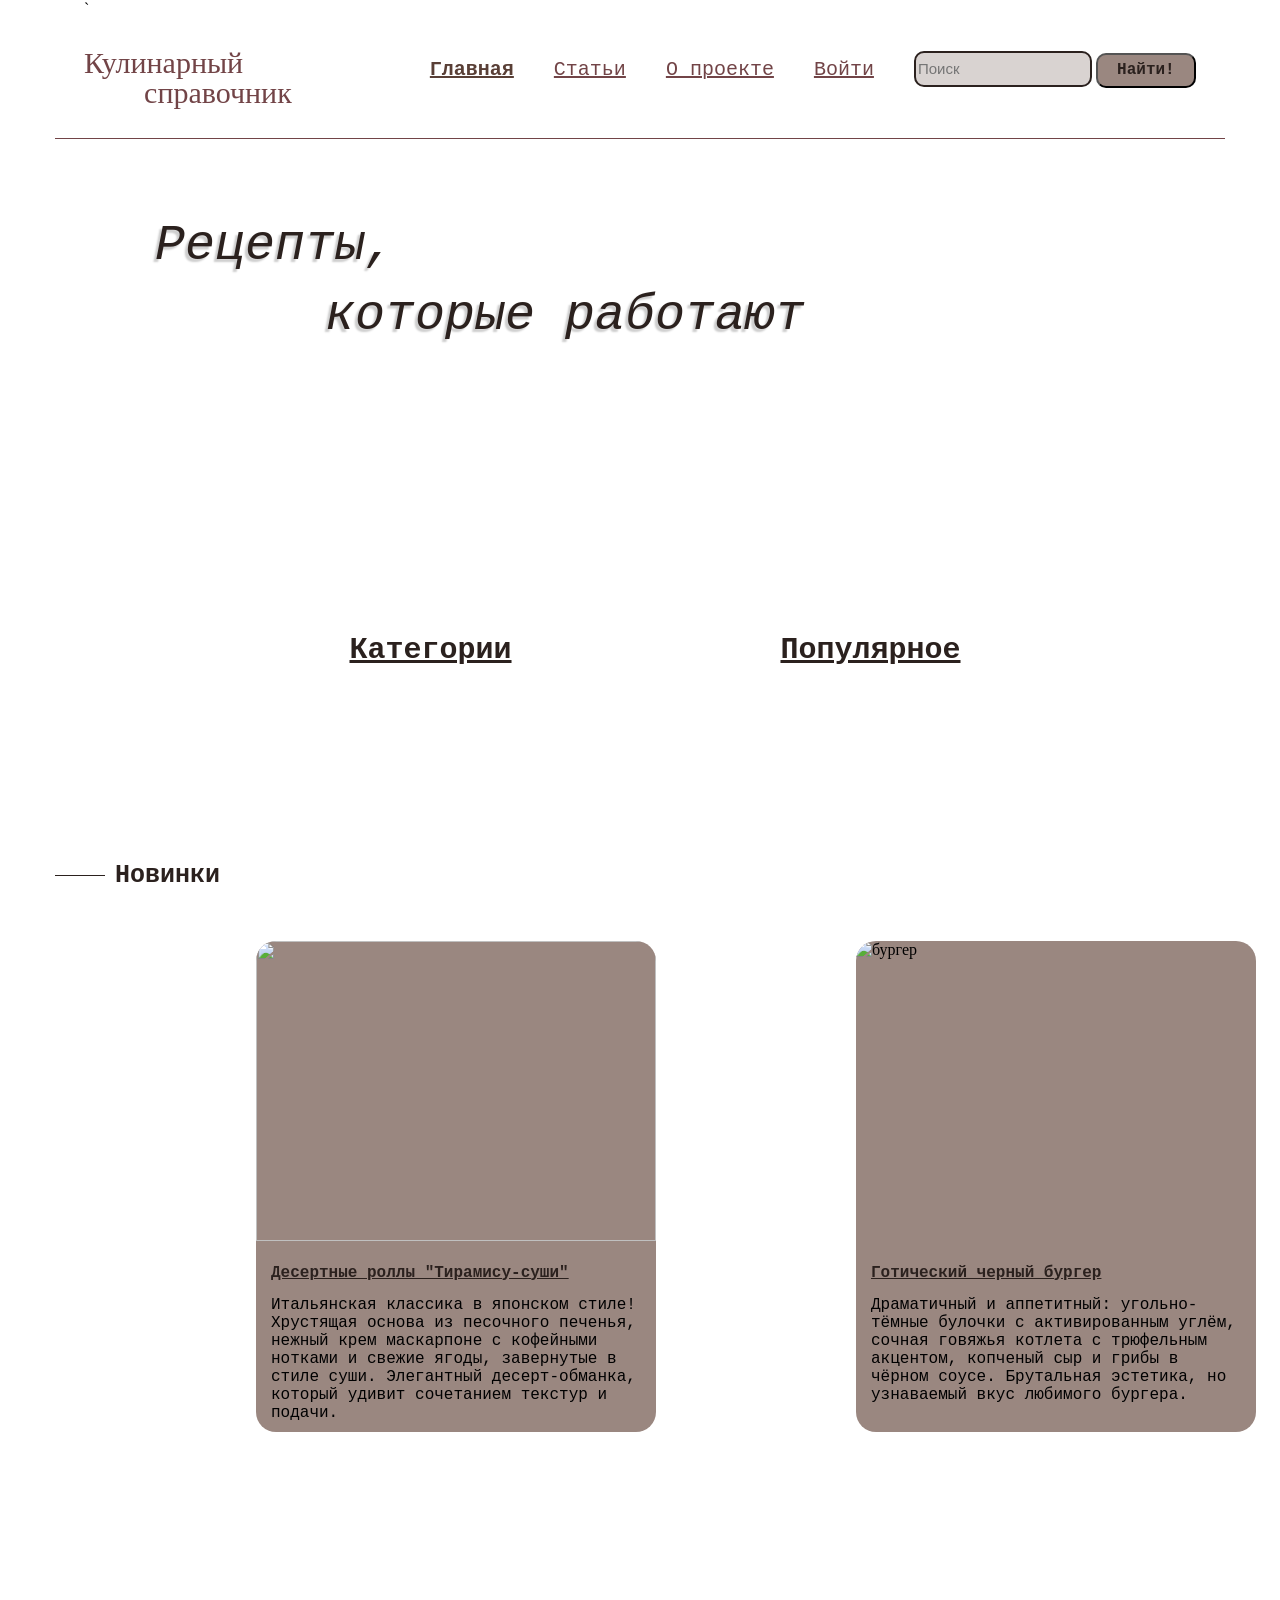
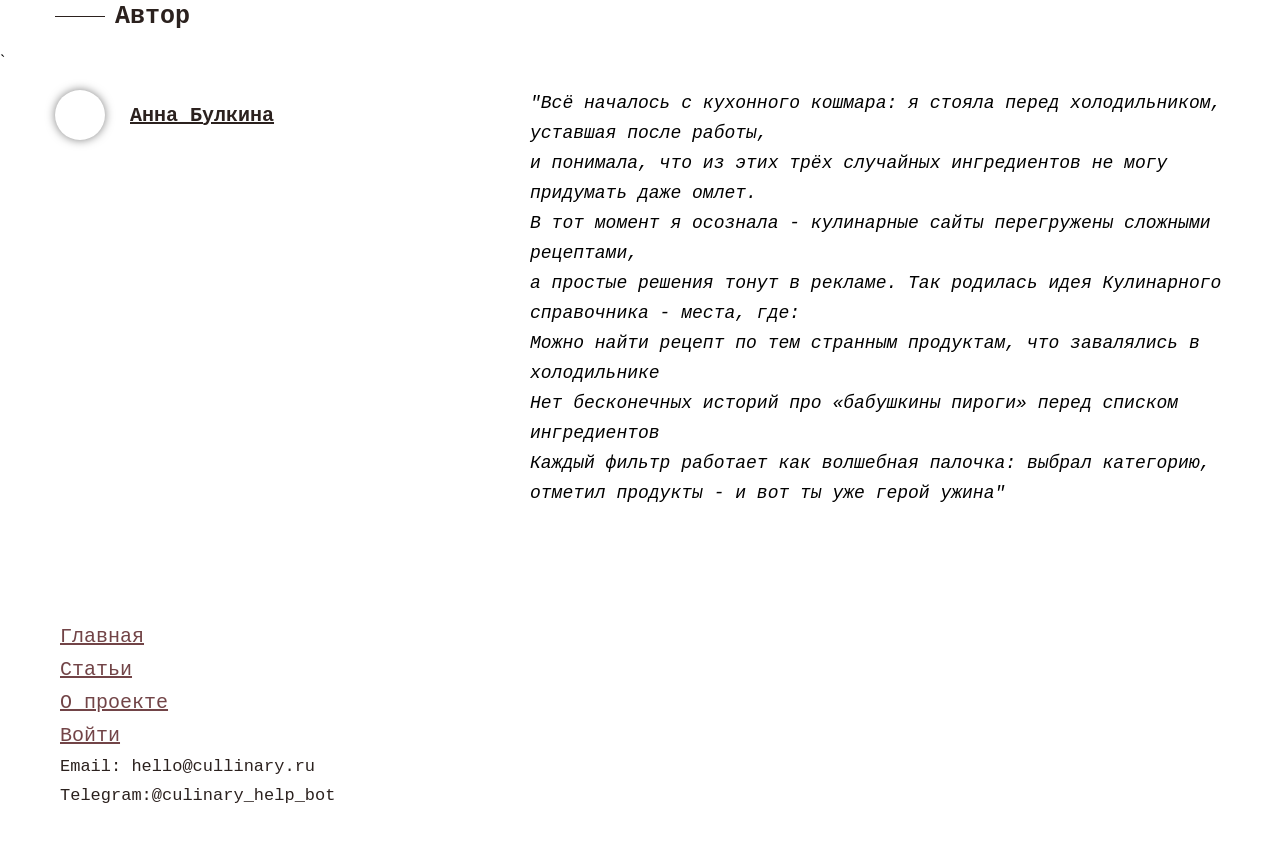
==== index.html @ 4893efda "Демо бургер меню, чуть чуть адаптации главной секции" ====
<!DOCTYPE html>
<html lang="ru">
<head>
    <meta charset="UTF-8">
    <meta name="viewport" content="width=device-width, initial-scale=1.0">
    <link rel="stylesheet" href="css/style.css">
    <title>Кулинарный справочник</title>
</head>
<body>


    <div class="header-cooking">
        <header>
            <div class="container">
                <div class="head-info">
                    
                    <div class="culinary">
    `                   <p>Кулинарный <br> <span class="sprav">справочник</span></p>
                    </div>
                    
                    <button class="burger" id="burgerBtn">
                        <span></span>
                        <span></span>
                        <span></span>
                    </button>
    
                    <nav class="nav-menu" id="navMenu">
                        <ul class="menu-list"> 
                            <li class="menu-item">
                                <a class="menu-link-active" href="index.html">Главная</a>
                            </li>
                            <li class="menu-item">
                                <a class="menu-link" href="article.html">Статьи</a>
                            </li>
                            <li class="menu-item">
                                <a class="menu-link" href="about.html">О проекте</a>
                            </li>
                            <li class="menu-item">
                                <a class="menu-link" href="login.html">Войти</a>
                            </li>
                            <li class="menu-item">
                                <div class="textBox">
							<input type="text" class="searchIng"
							    placeholder="Поиск">
							<button class="ing">Найти!</button>
						        </div>
                            </li>
                        </ul>
                    </nav>
                </div>
            </div>
    
        </header>
    
        <section class="cooking">
            
                <div class="container">
                    
                    <div class="recipes">
                        <h2>Рецепты, <br>  <span class="rab">которые работают</span></h2>
                        <div class="cake"></div>
                    </div>

                    <div class="search">
                        <div class="dropdownCat">
                            <button class="dropdown-btn">Категории</button>
                           <div class="dropdown-content">
                                <a href="categories/sup-recipe.html" data-value="sup">Супы</a>
                                <a href="categories/salad-recipe.html" data-value="salad">Салаты</a>
                                <a href="categories/bake-recipe.html" data-value="bake">Выпечка</a>
                                <a href="categories/desert-recipe.html" data-value="desert">Десерты</a>
                                <a href="categories/drink-recipe.html" data-value="drink">Напитки</a>
                                <a href="categories/souce-recipe.html" data-value="sauce">Соусы</a>
                           </div>
                        </div>

                        <div class="dropdownPop">
                            <button class="dropdown-btn1">Популярное</button>
                            <div class="dropdown-content">
                                <a href="popular/zoch-recipe.html" data-value="zosh">Здоровое питание</a>
                                <a href="popular/vegan-recipe.html" data-value="veg">Вегетарианские рецепты</a>
                                <a href="popular/multicook-recipes.html" data-value="milty">Рецепты для мультиварок</a>
                                <a href="popular/easter-recipe.html" data-value="pasha">Пасхальные рецепты</a>
                            </div>
                        </div>
						
                    </div>
                </div>
            
        </section>
    </div>


   <section class="carousel">
        <div class="section-heading">
                <div class="line"></div>
                <h2>Новинки</h2>
            </div>
        <div class="container">            
            </div>
            <div class="cards">
                <div class="card">
                    <img src="./img/Rolls.jpg" alt="">
                   <div class="description">
                        <a href="categories/bake-recipe.html">Десертные роллы "Тирамису-суши"</a>
                        <p>Итальянская классика в японском стиле!
    Хрустящая основа из песочного печенья, нежный крем маскарпоне с кофейными нотками и свежие ягоды, завернутые в стиле суши. Элегантный десерт-обманка, который удивит сочетанием текстур и подачи.</p>
                   </div>
                </div>

                <div class="card">
                    <img src="./img/Burger.jpg" alt="бургер">
                   <div class="description">
                        <a href="categories/bake-recipe.html">Готический черный бургер</a>
                        <p>Драматичный и аппетитный: угольно-тёмные булочки с активированным углём, сочная говяжья котлета с трюфельным акцентом, копченый сыр и грибы в чёрном соусе. Брутальная эстетика, но узнаваемый вкус любимого бургера.</p>
                    </div>
                   </div>

            </div>
        
    </section>

    <section class="author">
        <div class="section-heading">
                <div class="line"></div>
                <h2>Автор</h2>
            </div>
        `<div class="container">         
            <div class="about">
                <div class="author1">
                    <div class="ava"></div>
                    <div class="name">
                        <a href="#">Анна Булкина</a>
                    </div>
                </div>

                <p>
                    "Всё началось с кухонного кошмара: я стояла перед холодильником, уставшая после работы, <br> и понимала, что из этих трёх случайных ингредиентов не могу придумать даже омлет. <br> В тот момент я осознала - кулинарные сайты перегружены сложными рецептами, <br> а простые решения тонут в рекламе.
Так родилась идея Кулинарного справочника - места, где: <br>
                    Можно найти рецепт по тем странным продуктам, что завалялись в холодильнике <br>
                    Нет бесконечных историй про «бабушкины пироги» перед списком ингредиентов <br>
                    ﻿﻿Каждый фильтр работает как волшебная палочка: выбрал категорию, отметил продукты - и вот ты уже герой ужина"
                </p>
                <div class="cake2"></div>
            </div>
        </div>
    </section>

    <footer>
         <ul class="menu-list-foot"> 
                            <li class="menu-item-foot">
                                <a class="menu-link" href="index.html">Главная</a>
                            </li>
                            <li class="menu-item-foot">
                                <a class="menu-link" href="article.html">Статьи</a>
                            </li>
                            <li class="menu-item-foot">
                                <a class="menu-link" href="about.html">О проекте</a>
                            </li>
                            <li class="menu-item-foot">
                                <a class="menu-link" href="login.html">Войти</a>
                            </li>
                            <li class="menu-link-kont">
                                Email: hello@cullinary.ru
                            </li>
                            <li class="menu-link-kont">
                                Telegram:@culinary_help_bot
                            </li>
                        </ul>
    </footer>

    <script>
        const burgerBtn = document.getElementById('burgerBtn');
        const navMenu = document.getElementById('navMenu');

        if (burgerBtn && navMenu) {
            burgerBtn.addEventListener('click', () => {
                navMenu.classList.toggle('active');
                burgerBtn.classList.toggle('active');
            });
        } else {
            console.error('Элементы burgerBtn или navMenu не найдены!');
        }
    </script>
</body>
</html>
---- css/style.css ----
@import url(../css/fonts.css);

body{
    box-sizing: border-box;
    margin: 0 auto;
    padding: 0;
    background-image: url(../img/bgc1.png) ;
    background-size: cover;
    background-repeat: no-repeat;
    
}

.container{
    width: 100%;
    max-width: 1170px;
    margin: 0 auto;
}





/* хедэр */
.head-info{
    /* margin-top: 15px; */
    display: flex;
    justify-content: space-around;
    align-items: center;
    position: relative;
    border-bottom: 1px solid #724447;


}

.cake1{
    width: 50px;
    height: 50px;
    opacity: 0.8;
}

.menu-list{
    display: flex;
    align-items: center;
    list-style: none;
}



.menu-item{
    margin-left: 40px;
}



.menu-link{
    text-decoration: underline;
    font-family: "Cousine";
    font-weight: 400;
    font-size: 20px;
    color: #724447;
}

.menu-link-active{
    text-decoration: underline;
    font-family: "Cousine";
    font-weight: 700;
    font-size: 20px;
    color: #593f36;
}

.menu-link-kont{
    font-family: "Cousine";
    font-weight: 400;
    font-size: 17px;
    color: #2b211e;
}

.culinary p{
    font-family: "Pacifico" ;
    font-weight: 400;
    color: #724447;
    font-size: 30px;
    margin-bottom: 0 0 5px 0;
    line-height: 30px;
}

.sprav{
    margin-left: 60px;
}

.burger {
    display: none;
    flex-direction: column;
    justify-content: space-between;
    width: 30px;
    height: 21px;
    background: transparent;
    border: none;
    cursor: pointer;
    padding: 0;
    z-index: 100; /* Чтобы кнопка была поверх меню */
}

.burger span {
    display: block;
    width: 100%;
    height: 3px;
    background-color: #333;
    border-radius: 2px;
    transition: all 0.3s ease;
}

@media (max-width: 768px) {
    .head-info {
        flex-wrap: wrap; /* Разрешаем перенос элементов */
    }

    /* Показываем кнопку бургера */
    .burger {
        display: flex;
    }

    /* Скрываем меню по умолчанию на мобильном */
    .nav-menu {
        display: none; 
        position: absolute;
        top: 100%; /* Появляется сразу под хедером */
        left: 0;
        width: 100%;
        background-color: #fff;
        padding: 20px 0;
        box-shadow: 0 5px 10px rgba(0,0,0,0.1);
        flex-direction: column;
    }

    /* Класс, который мы добавим через JS для открытия меню */
    .nav-menu.active {
        display: block;
    }

    /* Делаем список вертикальным */
    .nav-menu ul {
        flex-direction: column;
        align-items: center; /* Центрируем пункты */
        gap: 15px;
    }

    .menu-item {
        width: 100%;
        text-align: center;
    }
    
    /* Анимация крестика при открытии (опционально) */
    .burger.active span:nth-child(1) {
        transform: rotate(45deg) translate(5px, 6px);
    }
    .burger.active span:nth-child(2) {
        opacity: 0;
    }
    .burger.active span:nth-child(3) {
        transform: rotate(-45deg) translate(5px, -7px);
    }
}

/* Готовка */

/* Красивое */
.cooking{
    margin-top: 30px;
}

.header-cooking{
    background-image: url(../img/Culinary.jpg);
    width: 100%;
    height: 800px;
    background-repeat: no-repeat;
    background-size: cover;
    backdrop-filter: blur(1.5px);
}

.recipes{
    height: 25rem;
    justify-content: space-between;
    display: flex;
    gap: 3.5rem;

    h2{
        margin-left: 100px;
        font-size: 50px;
        font-family: "Cousine";
        font-weight: 400;
        line-height: 70px;
        font-style: italic;
        color: #2b211e;
        text-shadow: -3px 3px 2px rgba(0, 0, 0, 0.2);
    }
}


.rab{
    margin-left: 170px;
}

.cake{
    background-image: url(../img/cake1.svg);
    width: 300px;
    height: 300px;
    background-repeat: no-repeat;
    background-size: cover;
    opacity: 0.8;
    align-self: flex-end;
}

/* Поиск */
.search{
    margin: 0 auto;
    width: 900px;
    margin-top: 60px;
    display: flex;
    justify-content: space-around;
	align-items: center;
}

.dropdownCat{
    position: relative;
    /* display: inline-block; */
}

.dropdown-btn{
    background: none;
    border: none;
    color: #2b211e;
    font-size: 30px;
    font-family: "Cousine";
    font-weight: 600;
    text-decoration: underline;
}

.dropdown-btn1{
    background: none;
    border: none;
    color: #2b211e;
    font-size: 30px;
    font-family: "Cousine";
    font-weight: 600;
    margin-right: 20px;
    text-decoration: underline;

}

.dropdown-btn:hover{
    color: #724447;
}

.dropdown-btn1:hover{
    color: #724447;
}

.dropdown-btn::before{
    content: "";
    display: inline-block;
    width: 40px;
    height: 40px;
    mask-image: url(../img/category.svg);
    mask-size: contain;
    margin-right: 10px;
    vertical-align: middle;
    background-color: #2b211e;
}

.dropdown-btn1::before{
    content: "";
    display: inline-block;
    width: 40px;
    height: 40px;
    mask-image: url(../img/crown.svg);
    mask-size: contain;
    margin-right: 10px;
    vertical-align: middle;
    background-color: #2b211e;
}

.search-form{
	display: flex;
	gap: 10px;
	
}

.searchIng{
	width: 170px;
	height: 30px;
	border: 2px solid #2b211e;
	border-radius: 10px;
	font-size: 15px;
	background-color: #d9d3d1;
}

.ing{
	background: #9a8780;
	border-radius: 10px;
	width: 100px;
	height: 35px;
	font-size: 16px;
	color: #2b211e;
	font-family: "Cousine";
	font-weight: 600;
	
}

.dropdown-content{
    display: none;
    position: absolute;
    background-color: #9a8780;
    min-width: 160px;
    font: inherit;
    font-size: 20px;
  
    /* z-index: 1; */

    a{
        /* display: block; */
        padding: 10px;
        text-decoration: none;
        color: #2b211e;
    }
}

.dropdownCat:hover .dropdown-content{
    display: flex;
    flex-direction: column;
}

.dropdownPop:hover .dropdown-content{
    display: flex;
    flex-direction: column;
}

@media (max-width: 768px){
    .recipes{
    height: 25rem;
    justify-content: space-between;
    display: flex;
    gap: 2rem;

        h2{
            margin-left: 30px;
            font-size: 30px;
            font-family: "Cousine";
            font-weight: 400;
            line-height: 70px;
            font-style: italic;
            color: #2b211e;
            text-shadow: -3px 3px 2px rgba(0, 0, 0, 0.2);
        }
    }

    .rab{
        margin-left: 100px;
    }

    .cake{
        background-image: url(../img/cake1.svg);
        width: 150px;
        height: 150px;
        background-repeat: no-repeat;
        background-size: cover;
        opacity: 0.8;
        align-self: flex-end;
    }

    .search{
        margin: 0 auto;
        width: 600px;
        margin-top: 60px;
        display: flex;
        justify-content: space-around;
        align-items: center;
    }
}

/* супы */
.sup-recipes{
	h2{
		text-align: center;
		font-family: "Cousine";
		font-size: 30px;
		font-weight: 600;
	}
}

/* .recipes{
	margin-top: 50px;

	
} */

.recipe{
	display: flex;
	justify-content: space-between;
	img{
		width: 40%;
		height: 60%;
		background-size: cover;
		border-radius: 20px;
		margin-left: 90px;
	}
}

.recipe-desc{
	font-family: "Cousine";
	.ing-item{
		line-height: 30px;
	}

	.cook-item{
		line-height: 30px;
	}
}

/* Новинки */


.section-heading{
    width: 100%;
    max-width: 1170px;
    margin: 0 auto;
    display: flex;
    align-items: center;

    h2{
        color: #2b211e;
        font-size: 25px;
        font-family: "Cousine";
        font-weight: 600;
        margin-left: 10px;
    }

   
}



.line{
    background-color: #2b211e;
    width: 50px;
    height: 1px;
}

.carousel{
    margin-top: 40px;
}

.cards{
    margin-top: 30px;
    display: flex;
    gap: 200px;
    width: 100%;
    max-width: 1900px;

}

.card{
    width: 400px;
    height: auto;
    display: flex;
    flex-direction: column;
    background-color: #9a8780;
    border-radius: 20px;

    img{
        width: 100%;
        height: 300px;
        border-radius: 20px 20px 0 0;

    }
}



.description{
    padding:  10px 15px 10px 15px ;
    display: flex;
    flex-direction: column;

    a{
        margin-top: 10px;
        margin-bottom: 10px;
        line-height: 25px;
        font-family: "Cousine";
        font-weight: 600;
        color: #2b211e;;

    }

    p{
        font-family: "Cousine";
        font-weight: 400px;
        margin: 0;
    }
}

.card:nth-child(1){
    margin-left: 20vw;
}

/* Автор */
.author{
    margin-top: 150px;
}

.about{
    display: flex;
    gap: 250px;

    p{
        font-size: 18px;
        font-family: "Cousine";
        font-weight: 400;
        position: relative;
        font-style: italic;
        line-height: 30px;
    }
}

.author1{
    display: flex;
    align-items: center;
    gap: 25px;
    align-self: flex-start;
    margin-top: 20px;
}

.ava{
    background-image: url(../img/Anna.jpg);
    background-size: cover;
    background-repeat: no-repeat;
    width: 50px;
    height: 50px;
    border-radius: 30px;
    box-shadow: 0 0 10px rgba(0, 0, 0, 0.5);
}

.name{
    font-size: 20px;
    font-family: "Cousine";
    font-weight: 600;
    display: inline-block;
    width: 150px;
    a{
        color: #2b211e;
    }
}

.cake2{
    background-image: url(../img/cake2.svg);
    width: 400px;
    height: 400px;
    position: absolute;
    opacity: 0.4;
    margin-left: 900px;
    margin-top: 100px;
    z-index: -1;
}

/* футер */
footer{
    height: auto;
    z-index: 0;
    background-image: url(../img/Culinary.jpg);
    width: 100%;
    background-repeat: no-repeat;
    background-size: cover;
    backdrop-filter: blur(1.5px);
    padding: 20px;
    margin-top: 7vh;
}

.menu-list-foot{
    display: flex;
    flex-direction: column;
    gap: 10px;
    list-style: none;
}


/* Статьи */
.page-title{
    width: 100%;
    max-width: 1600px;
    margin: 3vw;
    font-family: "Cousine";
    font-weight: 600;
    font-size: 25px;
    color: #2b211e;
}

.articles{
    margin-top: 30px;
}

.container-grid{
    width: 100%;
    max-width: 1600px;
    /* margin: 0 auto; */
    margin: 3vw;
    display: grid;
    gap: 30px;
    grid-template-columns: repeat(auto-fit, minmax(500px, 1fr));
    grid-template-rows: auto auto auto;
}

.title1{
    display: flex;
    align-items: center;
    gap: 10px;

    h2{
        font-family: "Cousine";
        font-weight: 600;
        font-size: 25px;
        color: #2b211e;
    }
}

.art-content{
    display: flex;
    flex-wrap: wrap;
    gap: 10px;
}

.art-card{
    width: 230px;
    height: 300px;
    background-color: #fff;
    border-radius: 30px;
    overflow: hidden;
    padding: 10px;
    padding-bottom: 10px;
    box-shadow: -2px 2px 1px rgba(0, 0, 0, 0.2);

    a{
        text-decoration: underline solid #2b211e;
    }
    h2{
        font-family: "Cousine";
        font-weight: 600;
        font-size: 20px;
        color: #2b211e;
    }

    p{
        font-family: "Cousine";
        font-weight: 400;
        font-size: 15px;
    }
}

.art-card-1{
    background-color: #fff;
    height: 300px;
    border-radius: 30px;
    padding: 10px;
    box-shadow: -2px 2px 1px rgba(0, 0, 0, 0.2);

    a{
        text-decoration: underline solid #2b211e;
    }
    h2{
        font-family: "Cousine";
        font-weight: 600;
        font-size: 20px;
        color: #2b211e;
    }

    p{
        font-family: "Cousine";
        font-weight: 400;
        font-size: 15px;
    }
}

/* О проекте */
.heading{
	z-index: 0;
	margin-top: 60px;
	position: relative;
}

.head{
	width: 100%;
	max-width: 900px;
	margin: 0 auto;
	font-family: "Cousine";
	font-size: 20px;
	font-weight: 400;
	font-style: italic;
	color: #724447;
	border-bottom: 2px solid #724447;
}

.head .page-title{
    margin: 0 auto;
    text-align: center;
    font: size 37px;
}

.philosophy{
	position: relative;
	z-index: 0;
	margin-top: 30px;

	h2{
		font-family: "Cousine";
		font-weight: 600;
		text-decoration: underline;
		font-size: 30px;
		color: #724447;
	}
}

.container-phil{
	width: 100%;
	max-width: 800px;
	margin: 30px auto;
}

.phil-list{
	h3{
		font-family: "Cousine";
		font-weight: 600;
		color: #2b211e;
	}

	p{
		font-family: "Cousine";
		font-weight: 400;
		color: #2b211e;
		font-size: 18px;
	}
}

.plate{
	background-image: url(../img/plate.svg);
	position: absolute;
	width: 300px;
	height: 300px;
	z-index: -1;
	opacity: 0.8;
	background-size: cover;
	right: 0;
	bottom: 0;
	margin-right: 15px;
	
	
}

.chef{
	background-image: url(../img/cookColour.svg);
	position: absolute;
	width: 300px;
	height: 300px;
	z-index: -1;
	background-size: cover;
	opacity: 0.7;
	top: 0;
	margin-left: 10px;
	
}

.history{
	margin-top: 60px;
	

	p{
		font-family: "Cousine";
		font-weight: 400;
		font-style: italic;
		font-size: 25px;
		color: #9a8780;
	}
}

.container-history{
	padding: 20px;
	border-bottom: 1px solid#724447;
	border-top: 1px solid#724447;
	width: 100%;
	max-width: 900px;
	margin: 10px auto;

    h2{
        text-align: center;
        font-family: "Cousine";
		font-weight: 600;
        color: #7a6c67;
    }
}

.dif-for{
	font-family: "Cousine";
	width: 100%;
	max-width: 1200px;
	margin: 0 auto;
	display: flex;
	justify-content: space-between;
}

.for-who{
	align-self: flex-start;
	}

.difference{
	h2{
		font-family: "Cousine";
		font-weight: 600;
		font-size: 30px;
		color: #2b211e;
	}
}

.dif-list{
	list-style-type: none;
	position: relative;
	h3{
		font-weight: 600;
	}
	p{
		font-size: 18px;
		font-weight: 400;
	}
}

.dif-list li::before{
	content: ">>";
	padding-right: 0.5em;
	color: #2b211e;
	font-weight: 400;
	font-size: 20px;
	position: absolute;
	left: 0;
}

.forwho{
	h2{
		font-family: "Cousine";
		font-weight: 600;
		font-size: 30px;
		color: #2b211e;
	}
}

.for-list{
	list-style-type: none;
	position: relative;
	li{
		font-size: 18px;
		font-weight: 400;
		line-height: 30px;
	}
}

.for-list li::before{
	content: "~";
	padding-right: 0.5em;
	color: #2b211e;
	font-weight: 400;
	font-size: 25px;
	position: absolute;
	left: 0;
}

.kontakt{
	margin-top: 60px;

}

.kont-list li{
	font-family: "Cousine";
	font-size: 20px;
	font-weight: 400;
	line-height: 50px;
}

.bold{
	font-weight: 600;
}





/* Войти */
.login{
	margin-top: 30px;
    margin-bottom: 15vh;
}

.auth-form{
	max-width: 400px;
	margin: 0 auto;
	padding: 25px;
	border-radius: 10px;
	box-shadow: 0 0 15px rgba(0, 0, 0, 0.1);
	background: #fff;
	font-family: "Cousine";
	display: flex;
	flex-direction: column;
}

.auth-form h2{
	text-align: center;
	font-weight: 600;
	color: #2b211e;
	margin-bottom: 20px;
}

.form-group{
	margin-bottom: 15px;

	label{
		display: block;
		margin-bottom: 5px;
		font-weight: 600;
	}
}

.form-group input{
	width: 95%;
	padding: 10px;
	border: 1px solid #2b211e;
	border-radius: 5px;
	font-size: 16px;
}
.form-group input:focus{
	border-color: #724447;
	/* outline: none; */
}

.reg-btn{
	align-self: center;
	background: #724447;
	border: #2b211e;
	width: 50%;
	height: 40px;
	border-radius: 15px;
	font-size: 20px;
	color: #d9d3d1;
	font-weight: 600;
	margin-top: 20px;
}

.login-link{
	margin-top: 25px;
	align-self: center;
}


.final{
	margin-top: 40px;
}

.container-final{
	width: 100%;
	max-width: 1100px;
	margin: 0 auto;
	font-family: "Cousine";
	font-size: 20px;
	font-weight: 400;
	font-style: italic;
	color: #724447;
	border-top: 2px solid #724447;
	text-align: center;
}
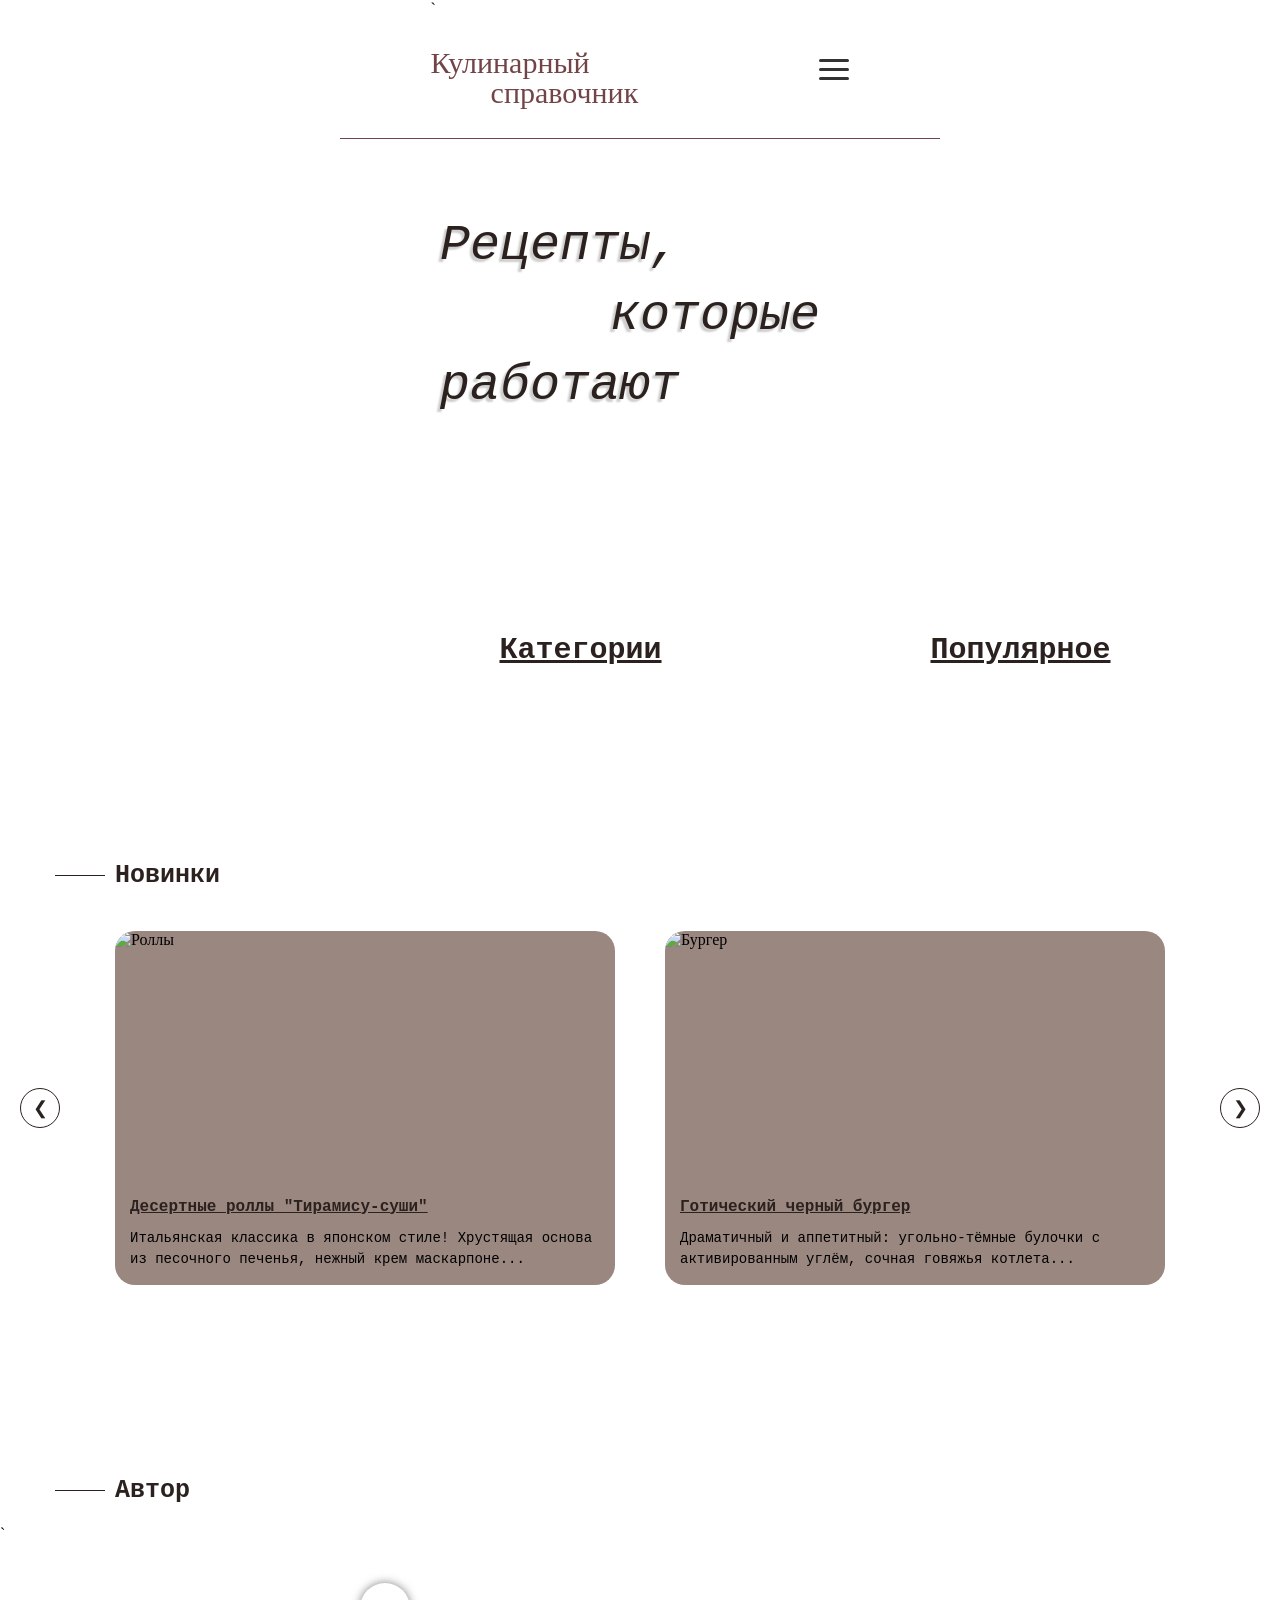
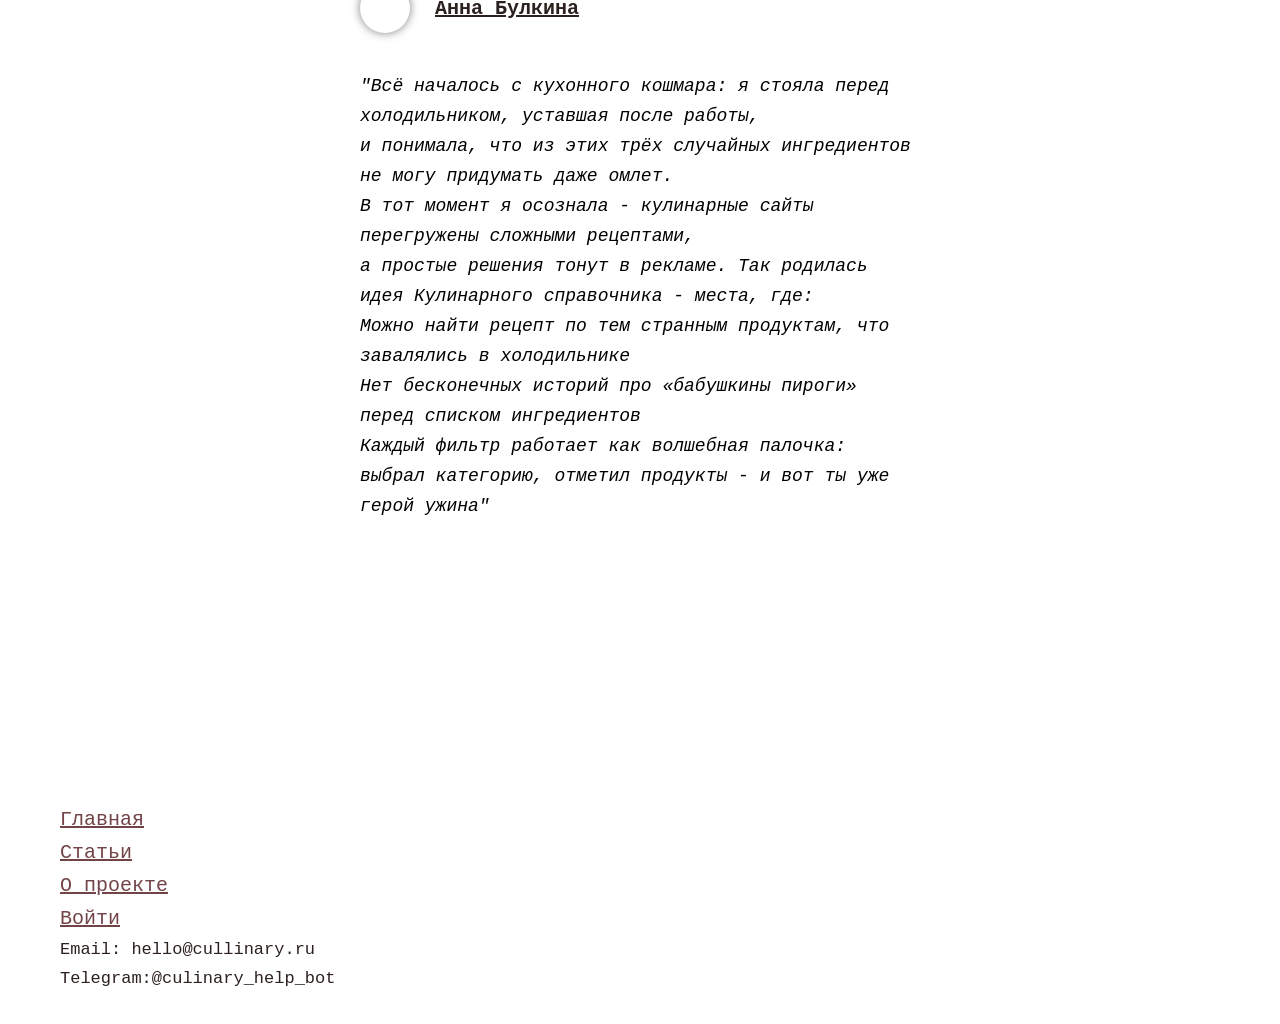
==== commit 3adead8c: "адаптирована главная страница" ====
--- a/index.html
+++ b/index.html
@@ -4,6 +4,7 @@
     <meta charset="UTF-8">
     <meta name="viewport" content="width=device-width, initial-scale=1.0">
     <link rel="stylesheet" href="css/style.css">
+    <script src="script.js" defer></script>
     <title>Кулинарный справочник</title>
 </head>
 <body>
@@ -96,27 +97,37 @@
                 <div class="line"></div>
                 <h2>Новинки</h2>
             </div>
-        <div class="container">            
-            </div>
-            <div class="cards">
+                 
+           
+            <div class="cards-wrapper">
+            <!-- Кнопка Влево -->
+            <button class="carousel-btn prev" id="prevBtn">&#10094;</button>
+            
+            <!-- Трек с карточками -->
+            <div class="cards-track" id="cardsTrack">
                 <div class="card">
-                    <img src="./img/Rolls.jpg" alt="">
-                   <div class="description">
+                    <img src="./img/Rolls.jpg" alt="Роллы">
+                    <div class="description">
                         <a href="categories/bake-recipe.html">Десертные роллы "Тирамису-суши"</a>
-                        <p>Итальянская классика в японском стиле!
-    Хрустящая основа из песочного печенья, нежный крем маскарпоне с кофейными нотками и свежие ягоды, завернутые в стиле суши. Элегантный десерт-обманка, который удивит сочетанием текстур и подачи.</p>
-                   </div>
+                        <p>Итальянская классика в японском стиле! Хрустящая основа из песочного печенья, нежный крем маскарпоне...</p>
+                    </div>
                 </div>
 
                 <div class="card">
-                    <img src="./img/Burger.jpg" alt="бургер">
-                   <div class="description">
+                    <img src="./img/Burger.jpg" alt="Бургер">
+                    <div class="description">
                         <a href="categories/bake-recipe.html">Готический черный бургер</a>
-                        <p>Драматичный и аппетитный: угольно-тёмные булочки с активированным углём, сочная говяжья котлета с трюфельным акцентом, копченый сыр и грибы в чёрном соусе. Брутальная эстетика, но узнаваемый вкус любимого бургера.</p>
-                    </div>
-                   </div>
-
-            </div>
+                        <p>Драматичный и аппетитный: угольно-тёмные булочки с активированным углём, сочная говяжья котлета...</p>
+                    </div>
+                </div>
+                
+                <!-- Добавьте больше карточек для теста прокрутки -->
+            </div>
+            
+            <!-- Кнопка Вправо -->
+            <button class="carousel-btn next" id="nextBtn">&#10095;</button>
+        </div>
+        
         
     </section>
 
@@ -181,6 +192,28 @@
         } else {
             console.error('Элементы burgerBtn или navMenu не найдены!');
         }
+
+        document.addEventListener('DOMContentLoaded', () => {
+        const track = document.getElementById('cardsTrack');
+        const prevBtn = document.getElementById('prevBtn');
+        const nextBtn = document.getElementById('nextBtn');
+        
+        // Функция для получения актуальной ширины карточки
+        const getCardWidth = () => {
+            const card = track.querySelector('.card');
+            if (!card) return 300;
+            // Получаем полную ширину карточки с учётом отступов
+            return card.getBoundingClientRect().width + 20; // 20px = gap
+        };
+
+        nextBtn.addEventListener('click', () => {
+            track.scrollBy({ left: getCardWidth(), behavior: 'smooth' });
+        });
+
+        prevBtn.addEventListener('click', () => {
+            track.scrollBy({ left: -getCardWidth(), behavior: 'smooth' });
+        });
+    });
     </script>
 </body>
 </html>
--- a/css/style.css
+++ b/css/style.css
@@ -110,7 +110,7 @@
     transition: all 0.3s ease;
 }
 
-@media (max-width: 768px) {
+@media (max-width: 1530px) {
     .head-info {
         flex-wrap: wrap; /* Разрешаем перенос элементов */
     }
@@ -131,6 +131,7 @@
         padding: 20px 0;
         box-shadow: 0 5px 10px rgba(0,0,0,0.1);
         flex-direction: column;
+        z-index: 1;
     }
 
     /* Класс, который мы добавим через JS для открытия меню */
@@ -160,6 +161,19 @@
     .burger.active span:nth-child(3) {
         transform: rotate(-45deg) translate(5px, -7px);
     }
+
+    .chef{
+        display: none;
+    }
+
+    .plate{
+        display: none;
+    }
+
+    .container{
+        max-width: 600px;
+    }
+    
 }
 
 /* Готовка */
@@ -438,6 +452,12 @@
    
 }
 
+@media (max-width: 1742){
+    .section-heading{
+        margin-left: 20px;
+    }
+}
+
 
 
 .line{
@@ -448,60 +468,133 @@
 
 .carousel{
     margin-top: 40px;
-}
-
-.cards{
-    margin-top: 30px;
-    display: flex;
-    gap: 200px;
-    width: 100%;
-    max-width: 1900px;
-
-}
-
-.card{
-    width: 400px;
+    overflow: hidden; /* Скрываем всё, что вылезает за границы */
+}
+
+/* Обертка для позиционирования кнопок */
+.cards-wrapper {
+    position: relative;
+    max-width: 1200px;
+    margin: 0 auto;
+    padding: 0 20px;
+}
+
+/* Трек карусели */
+.cards-track {
+    display: flex;
+    gap: 20px; /* Уменьшили с 200px до 20px */
+    overflow-x: auto; /* Горизонтальная прокрутка */
+    scroll-behavior: smooth; /* Плавная прокрутка */
+    padding: 20px 5%; 
+    
+    /* Скрываем полосу прокрутки */
+    scrollbar-width: none; /* Firefox */
+    -ms-overflow-style: none;  /* IE */
+}
+
+.cards-track::-webkit-scrollbar {
+    display: none; /* Chrome/Safari */
+}
+
+
+/* Карточка */
+.card {
+    /* 
+       flex: 0 0 85% означает:
+       - не сжиматься (0)
+       - не расти (0)
+       - ширина 85% от родителя
+       Оставшиеся 15% делятся на отступы, чтобы было видно края соседних карточек
+    */
+    flex: 0 0 85%; 
+    max-width: 400px; /* Ограничение, чтобы на планшетах не были гигантскими */
     height: auto;
     display: flex;
     flex-direction: column;
     background-color: #9a8780;
     border-radius: 20px;
-
-    img{
-        width: 100%;
-        height: 300px;
-        border-radius: 20px 20px 0 0;
-
-    }
-}
-
-
-
-.description{
-    padding:  10px 15px 10px 15px ;
+    overflow: hidden;
+    margin: 0 auto; /* Центрирование самой карточки внутри её места */
+    transition: transform 0.3s ease;
+}
+
+@media (min-width: 769px){
+    .card {
+        /* 
+           На ПК каждая карточка занимает 50% ширины контейнера.
+           gap: 20px добавится сверху, так что визуально будет 2 карточки
+        */
+        flex: 0 0 calc(50% - 10px); 
+        max-width: 500px; /* Можно увеличить макс. ширину для больших экранов */
+    }
+
+    
+}
+
+.card:hover {
+    transform: translateY(-5px);
+}
+
+.card img {
+    width: 100%;
+    height: 250px;
+    object-fit: cover; /* Чтобы фото не сплющивалось */
+    border-radius: 20px 20px 0 0;
+}
+
+
+
+
+
+.description {
+    padding: 15px;
     display: flex;
     flex-direction: column;
-
-    a{
-        margin-top: 10px;
-        margin-bottom: 10px;
-        line-height: 25px;
-        font-family: "Cousine";
-        font-weight: 600;
-        color: #2b211e;;
-
-    }
-
-    p{
-        font-family: "Cousine";
-        font-weight: 400px;
-        margin: 0;
-    }
-}
-
-.card:nth-child(1){
-    margin-left: 20vw;
-}
+    flex-grow: 1;
+}
+
+.description a {
+    margin-bottom: 10px;
+    line-height: 1.4;
+    font-family: "Cousine", sans-serif;
+    font-weight: 600;
+    color: #2b211e;
+}
+
+.description p {
+    font-family: "Cousine", sans-serif;
+    font-weight: 400; 
+    margin: 0;
+    font-size: 14px;
+    line-height: 1.5;
+}
+
+/* Кнопки навигации */
+.carousel-btn {
+    position: absolute;
+    top: 50%;
+    transform: translateY(-50%);
+    width: 40px;
+    height: 40px;
+    border-radius: 50%;
+    background-color: rgba(255, 255, 255, 0.8);
+    border: 1px solid #2b211e;
+    cursor: pointer;
+    z-index: 10;
+    display: flex;
+    align-items: center;
+    justify-content: center;
+    font-size: 18px;
+    color: #2b211e;
+    transition: background 0.3s;
+}
+
+.carousel-btn:hover {
+    background-color: #fff;
+}
+
+.carousel-btn.prev { left: 0; }
+.carousel-btn.next { right: 0; }
 
 /* Автор */
 .author{
@@ -513,6 +606,7 @@
     gap: 250px;
 
     p{
+        flex: 0 0 600px;
         font-size: 18px;
         font-family: "Cousine";
         font-weight: 400;
@@ -557,9 +651,22 @@
     height: 400px;
     position: absolute;
     opacity: 0.4;
-    margin-left: 900px;
-    margin-top: 100px;
+    margin-left: 80%;
+    margin-top: 5%;
     z-index: -1;
+}
+
+@media (max-width: 1546px){
+    .about{
+        display: flex;
+        flex-direction: column;
+        gap: 20px;
+        padding: 20px;
+    }
+
+    .cake2{
+        margin-left: 750px;
+    }
 }
 
 /* футер */
@@ -718,7 +825,7 @@
 	}
 }
 
-.container-phil{
+.container.phil{
 	width: 100%;
 	max-width: 800px;
 	margin: 30px auto;
@@ -780,7 +887,7 @@
 	}
 }
 
-.container-history{
+.container.history{
 	padding: 20px;
 	border-bottom: 1px solid#724447;
 	border-top: 1px solid#724447;
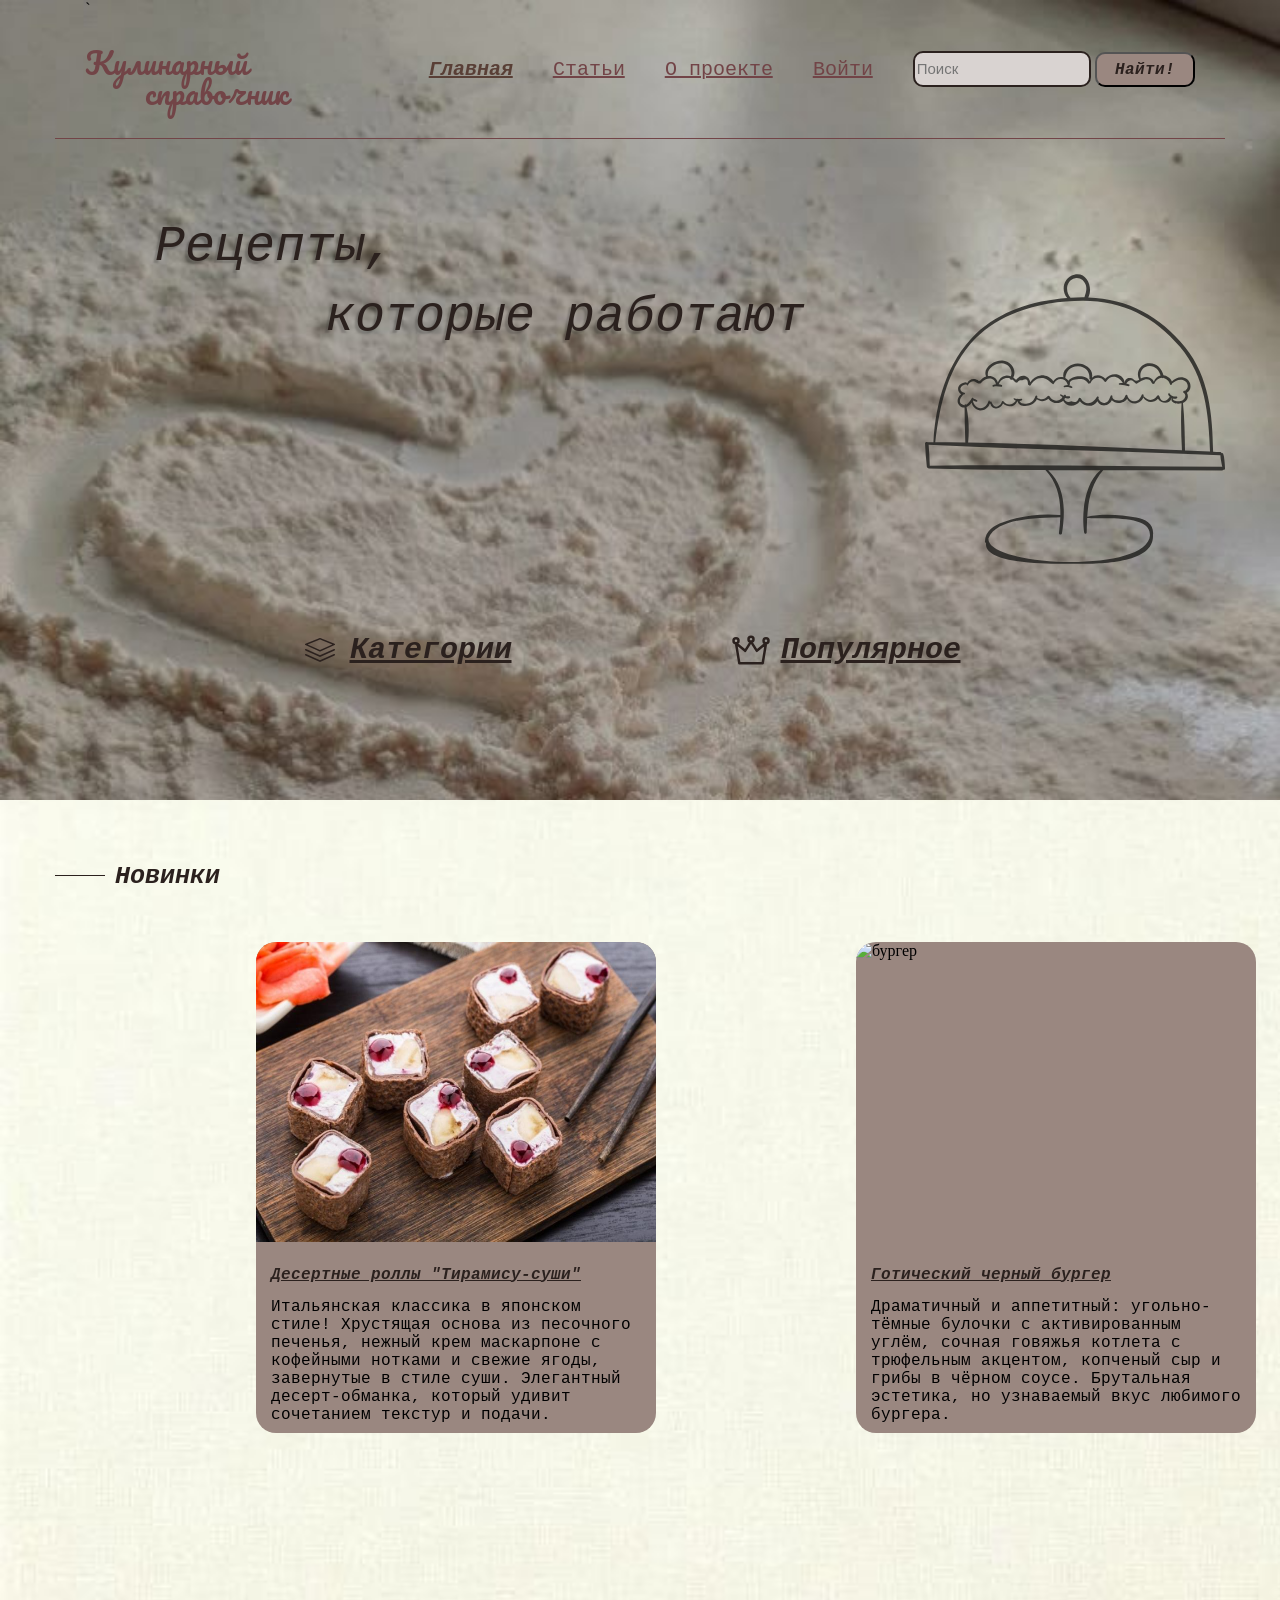
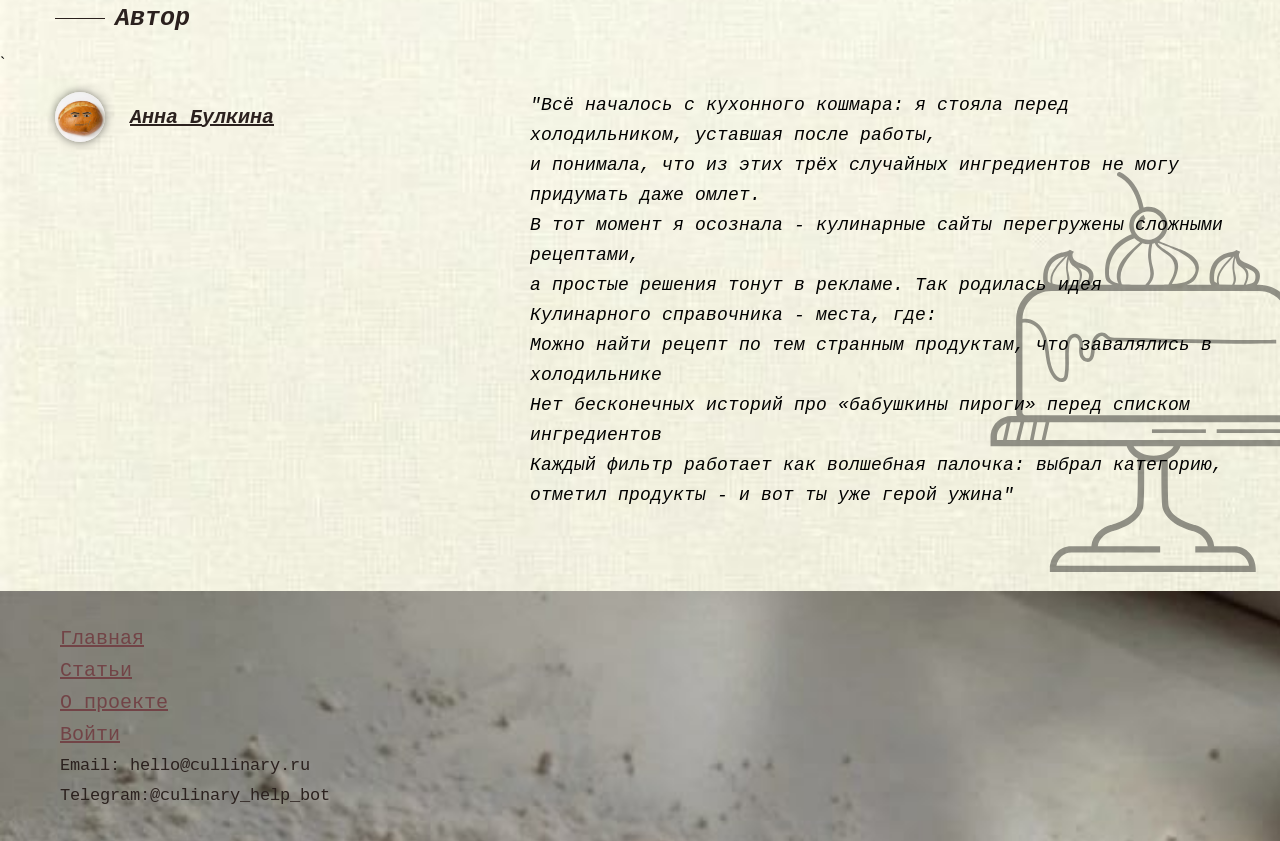
==== commit ead70c51: "Теперь картинки отображаются на сервере" ====
--- a/index.html
+++ b/index.html
@@ -4,7 +4,6 @@
     <meta charset="UTF-8">
     <meta name="viewport" content="width=device-width, initial-scale=1.0">
     <link rel="stylesheet" href="css/style.css">
-    <script src="script.js" defer></script>
     <title>Кулинарный справочник</title>
 </head>
 <body>
@@ -19,13 +18,9 @@
     `                   <p>Кулинарный <br> <span class="sprav">справочник</span></p>
                     </div>
                     
-                    <button class="burger" id="burgerBtn">
-                        <span></span>
-                        <span></span>
-                        <span></span>
-                    </button>
+                    
     
-                    <nav class="nav-menu" id="navMenu">
+                    <nav>
                         <ul class="menu-list"> 
                             <li class="menu-item">
                                 <a class="menu-link-active" href="index.html">Главная</a>
@@ -92,42 +87,32 @@
     </div>
 
 
-   <section class="carousel">
+    <section class="carousel">
         <div class="section-heading">
                 <div class="line"></div>
                 <h2>Новинки</h2>
             </div>
-                 
-           
-            <div class="cards-wrapper">
-            <!-- Кнопка Влево -->
-            <button class="carousel-btn prev" id="prevBtn">&#10094;</button>
-            
-            <!-- Трек с карточками -->
-            <div class="cards-track" id="cardsTrack">
+        <div class="container">            
+            </div>
+            <div class="cards">
                 <div class="card">
-                    <img src="./img/Rolls.jpg" alt="Роллы">
-                    <div class="description">
+                    <img src="./img/Rolls.jpg" alt="">
+                   <div class="description">
                         <a href="categories/bake-recipe.html">Десертные роллы "Тирамису-суши"</a>
-                        <p>Итальянская классика в японском стиле! Хрустящая основа из песочного печенья, нежный крем маскарпоне...</p>
-                    </div>
+                        <p>Итальянская классика в японском стиле!
+    Хрустящая основа из песочного печенья, нежный крем маскарпоне с кофейными нотками и свежие ягоды, завернутые в стиле суши. Элегантный десерт-обманка, который удивит сочетанием текстур и подачи.</p>
+                   </div>
                 </div>
 
                 <div class="card">
-                    <img src="./img/Burger.jpg" alt="Бургер">
-                    <div class="description">
+                    <img src="./img/Burger.jpg" alt="бургер">
+                   <div class="description">
                         <a href="categories/bake-recipe.html">Готический черный бургер</a>
-                        <p>Драматичный и аппетитный: угольно-тёмные булочки с активированным углём, сочная говяжья котлета...</p>
+                        <p>Драматичный и аппетитный: угольно-тёмные булочки с активированным углём, сочная говяжья котлета с трюфельным акцентом, копченый сыр и грибы в чёрном соусе. Брутальная эстетика, но узнаваемый вкус любимого бургера.</p>
                     </div>
-                </div>
-                
-                <!-- Добавьте больше карточек для теста прокрутки -->
+                   </div>
+
             </div>
-            
-            <!-- Кнопка Вправо -->
-            <button class="carousel-btn next" id="nextBtn">&#10095;</button>
-        </div>
-        
         
     </section>
 
@@ -179,41 +164,5 @@
                             </li>
                         </ul>
     </footer>
-
-    <script>
-        const burgerBtn = document.getElementById('burgerBtn');
-        const navMenu = document.getElementById('navMenu');
-
-        if (burgerBtn && navMenu) {
-            burgerBtn.addEventListener('click', () => {
-                navMenu.classList.toggle('active');
-                burgerBtn.classList.toggle('active');
-            });
-        } else {
-            console.error('Элементы burgerBtn или navMenu не найдены!');
-        }
-
-        document.addEventListener('DOMContentLoaded', () => {
-        const track = document.getElementById('cardsTrack');
-        const prevBtn = document.getElementById('prevBtn');
-        const nextBtn = document.getElementById('nextBtn');
-        
-        // Функция для получения актуальной ширины карточки
-        const getCardWidth = () => {
-            const card = track.querySelector('.card');
-            if (!card) return 300;
-            // Получаем полную ширину карточки с учётом отступов
-            return card.getBoundingClientRect().width + 20; // 20px = gap
-        };
-
-        nextBtn.addEventListener('click', () => {
-            track.scrollBy({ left: getCardWidth(), behavior: 'smooth' });
-        });
-
-        prevBtn.addEventListener('click', () => {
-            track.scrollBy({ left: -getCardWidth(), behavior: 'smooth' });
-        });
-    });
-    </script>
 </body>
 </html>
--- a/css/style.css
+++ b/css/style.css
@@ -26,7 +26,6 @@
     display: flex;
     justify-content: space-around;
     align-items: center;
-    position: relative;
     border-bottom: 1px solid #724447;
 
 
@@ -88,94 +87,6 @@
     margin-left: 60px;
 }
 
-.burger {
-    display: none;
-    flex-direction: column;
-    justify-content: space-between;
-    width: 30px;
-    height: 21px;
-    background: transparent;
-    border: none;
-    cursor: pointer;
-    padding: 0;
-    z-index: 100; /* Чтобы кнопка была поверх меню */
-}
-
-.burger span {
-    display: block;
-    width: 100%;
-    height: 3px;
-    background-color: #333;
-    border-radius: 2px;
-    transition: all 0.3s ease;
-}
-
-@media (max-width: 1530px) {
-    .head-info {
-        flex-wrap: wrap; /* Разрешаем перенос элементов */
-    }
-
-    /* Показываем кнопку бургера */
-    .burger {
-        display: flex;
-    }
-
-    /* Скрываем меню по умолчанию на мобильном */
-    .nav-menu {
-        display: none; 
-        position: absolute;
-        top: 100%; /* Появляется сразу под хедером */
-        left: 0;
-        width: 100%;
-        background-color: #fff;
-        padding: 20px 0;
-        box-shadow: 0 5px 10px rgba(0,0,0,0.1);
-        flex-direction: column;
-        z-index: 1;
-    }
-
-    /* Класс, который мы добавим через JS для открытия меню */
-    .nav-menu.active {
-        display: block;
-    }
-
-    /* Делаем список вертикальным */
-    .nav-menu ul {
-        flex-direction: column;
-        align-items: center; /* Центрируем пункты */
-        gap: 15px;
-    }
-
-    .menu-item {
-        width: 100%;
-        text-align: center;
-    }
-    
-    /* Анимация крестика при открытии (опционально) */
-    .burger.active span:nth-child(1) {
-        transform: rotate(45deg) translate(5px, 6px);
-    }
-    .burger.active span:nth-child(2) {
-        opacity: 0;
-    }
-    .burger.active span:nth-child(3) {
-        transform: rotate(-45deg) translate(5px, -7px);
-    }
-
-    .chef{
-        display: none;
-    }
-
-    .plate{
-        display: none;
-    }
-
-    .container{
-        max-width: 600px;
-    }
-    
-}
-
 /* Готовка */
 
 /* Красивое */
@@ -193,10 +104,10 @@
 }
 
 .recipes{
-    height: 25rem;
+    height: 400px;
     justify-content: space-between;
     display: flex;
-    gap: 3.5rem;
+    gap: 50px;
 
     h2{
         margin-left: 100px;
@@ -349,49 +260,6 @@
     flex-direction: column;
 }
 
-@media (max-width: 768px){
-    .recipes{
-    height: 25rem;
-    justify-content: space-between;
-    display: flex;
-    gap: 2rem;
-
-        h2{
-            margin-left: 30px;
-            font-size: 30px;
-            font-family: "Cousine";
-            font-weight: 400;
-            line-height: 70px;
-            font-style: italic;
-            color: #2b211e;
-            text-shadow: -3px 3px 2px rgba(0, 0, 0, 0.2);
-        }
-    }
-
-    .rab{
-        margin-left: 100px;
-    }
-
-    .cake{
-        background-image: url(../img/cake1.svg);
-        width: 150px;
-        height: 150px;
-        background-repeat: no-repeat;
-        background-size: cover;
-        opacity: 0.8;
-        align-self: flex-end;
-    }
-
-    .search{
-        margin: 0 auto;
-        width: 600px;
-        margin-top: 60px;
-        display: flex;
-        justify-content: space-around;
-        align-items: center;
-    }
-}
-
 /* супы */
 .sup-recipes{
 	h2{
@@ -452,12 +320,6 @@
    
 }
 
-@media (max-width: 1742){
-    .section-heading{
-        margin-left: 20px;
-    }
-}
-
 
 
 .line{
@@ -468,133 +330,60 @@
 
 .carousel{
     margin-top: 40px;
-    overflow: hidden; /* Скрываем всё, что вылезает за границы */
-}
-
-/* Обертка для позиционирования кнопок */
-.cards-wrapper {
-    position: relative;
-    max-width: 1200px;
-    margin: 0 auto;
-    padding: 0 20px;
-}
-
-/* Трек карусели */
-.cards-track {
-    display: flex;
-    gap: 20px; /* Уменьшили с 200px до 20px */
-    overflow-x: auto; /* Горизонтальная прокрутка */
-    scroll-behavior: smooth; /* Плавная прокрутка */
-    padding: 20px 5%; 
-    
-    /* Скрываем полосу прокрутки */
-    scrollbar-width: none; /* Firefox */
-    -ms-overflow-style: none;  /* IE */
-}
-
-.cards-track::-webkit-scrollbar {
-    display: none; /* Chrome/Safari */
-}
-
-
-/* Карточка */
-.card {
-    /* 
-       flex: 0 0 85% означает:
-       - не сжиматься (0)
-       - не расти (0)
-       - ширина 85% от родителя
-       Оставшиеся 15% делятся на отступы, чтобы было видно края соседних карточек
-    */
-    flex: 0 0 85%; 
-    max-width: 400px; /* Ограничение, чтобы на планшетах не были гигантскими */
+}
+
+.cards{
+    margin-top: 30px;
+    display: flex;
+    gap: 200px;
+    width: 100%;
+    max-width: 1900px;
+
+}
+
+.card{
+    width: 400px;
     height: auto;
     display: flex;
     flex-direction: column;
     background-color: #9a8780;
     border-radius: 20px;
-    overflow: hidden;
-    margin: 0 auto; /* Центрирование самой карточки внутри её места */
-    transition: transform 0.3s ease;
-}
-
-@media (min-width: 769px){
-    .card {
-        /* 
-           На ПК каждая карточка занимает 50% ширины контейнера.
-           gap: 20px добавится сверху, так что визуально будет 2 карточки
-        */
-        flex: 0 0 calc(50% - 10px); 
-        max-width: 500px; /* Можно увеличить макс. ширину для больших экранов */
-    }
-
-    
-}
-
-.card:hover {
-    transform: translateY(-5px);
-}
-
-.card img {
-    width: 100%;
-    height: 250px;
-    object-fit: cover; /* Чтобы фото не сплющивалось */
-    border-radius: 20px 20px 0 0;
-}
-
-
-
-
-
-.description {
-    padding: 15px;
+
+    img{
+        width: 100%;
+        height: 300px;
+        border-radius: 20px 20px 0 0;
+
+    }
+}
+
+
+
+.description{
+    padding:  10px 15px 10px 15px ;
     display: flex;
     flex-direction: column;
-    flex-grow: 1;
-}
-
-.description a {
-    margin-bottom: 10px;
-    line-height: 1.4;
-    font-family: "Cousine", sans-serif;
-    font-weight: 600;
-    color: #2b211e;
-}
-
-.description p {
-    font-family: "Cousine", sans-serif;
-    font-weight: 400; 
-    margin: 0;
-    font-size: 14px;
-    line-height: 1.5;
-}
-
-/* Кнопки навигации */
-.carousel-btn {
-    position: absolute;
-    top: 50%;
-    transform: translateY(-50%);
-    width: 40px;
-    height: 40px;
-    border-radius: 50%;
-    background-color: rgba(255, 255, 255, 0.8);
-    border: 1px solid #2b211e;
-    cursor: pointer;
-    z-index: 10;
-    display: flex;
-    align-items: center;
-    justify-content: center;
-    font-size: 18px;
-    color: #2b211e;
-    transition: background 0.3s;
-}
-
-.carousel-btn:hover {
-    background-color: #fff;
-}
-
-.carousel-btn.prev { left: 0; }
-.carousel-btn.next { right: 0; }
+
+    a{
+        margin-top: 10px;
+        margin-bottom: 10px;
+        line-height: 25px;
+        font-family: "Cousine";
+        font-weight: 600;
+        color: #2b211e;;
+
+    }
+
+    p{
+        font-family: "Cousine";
+        font-weight: 400px;
+        margin: 0;
+    }
+}
+
+.card:nth-child(1){
+    margin-left: 20vw;
+}
 
 /* Автор */
 .author{
@@ -606,7 +395,6 @@
     gap: 250px;
 
     p{
-        flex: 0 0 600px;
         font-size: 18px;
         font-family: "Cousine";
         font-weight: 400;
@@ -651,22 +439,9 @@
     height: 400px;
     position: absolute;
     opacity: 0.4;
-    margin-left: 80%;
-    margin-top: 5%;
+    margin-left: 900px;
+    margin-top: 100px;
     z-index: -1;
-}
-
-@media (max-width: 1546px){
-    .about{
-        display: flex;
-        flex-direction: column;
-        gap: 20px;
-        padding: 20px;
-    }
-
-    .cake2{
-        margin-left: 750px;
-    }
 }
 
 /* футер */
@@ -825,7 +600,7 @@
 	}
 }
 
-.container.phil{
+.container-phil{
 	width: 100%;
 	max-width: 800px;
 	margin: 30px auto;
@@ -887,7 +662,7 @@
 	}
 }
 
-.container.history{
+.container-history{
 	padding: 20px;
 	border-bottom: 1px solid#724447;
 	border-top: 1px solid#724447;
